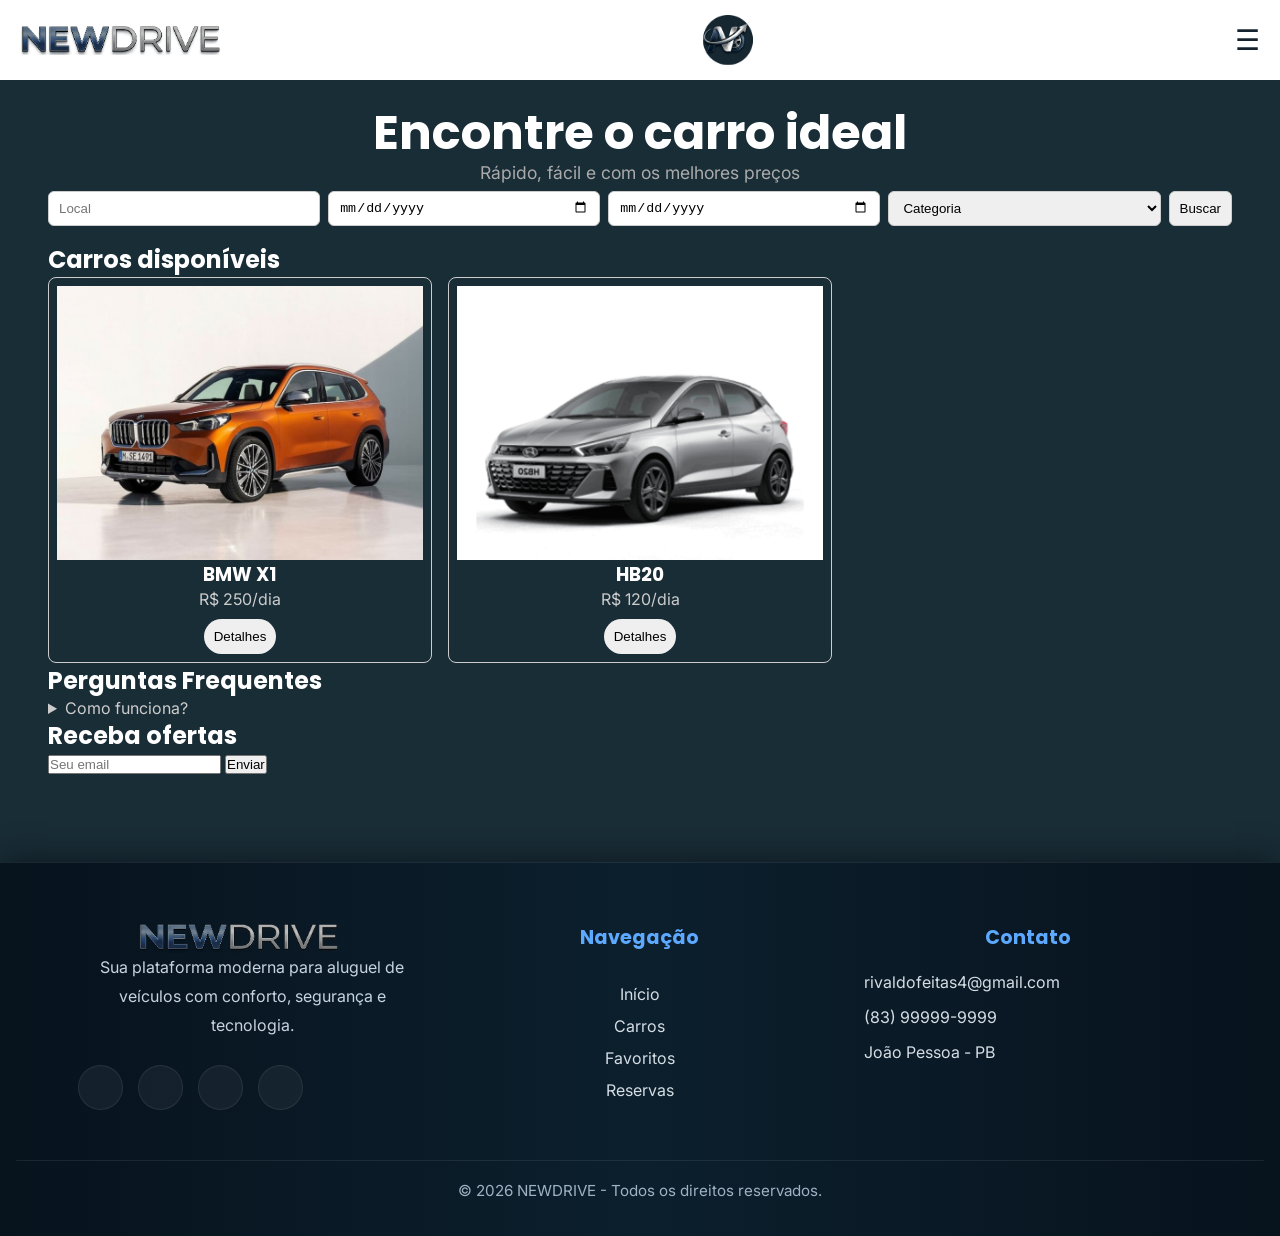
==== index.html @ 3459cd49 "correção do menu e atualiza do footer" ====
<!DOCTYPE html>
<html lang="pt-BR">

<head>
  <meta charset="UTF-8">

  <meta name="viewport" content="width=device-width, initial-scale=1.0">
  <title>NEW CAR - Aluguel de carros</title>
  <link rel="stylesheet" href="css/style.css">
  <link href="https://fonts.googleapis.com/css2?family=Inter:wght@300;400;500;600&family=Poppins:wght@500;600;700&display=swap" rel="stylesheet">

</head>

<body>

<header class="header">

  <img
    src="/assets/images/ChatGPT Image 13 de mai. de 2026, 08_29_20.png"
    alt="Logo NEW CAR" width="200px"
  >

  <img
    src="/assets/images/logo-2.png"
    alt="Logo NEW CAR"
  >

  <!-- MENU HAMBÚRGUER -->
  <button class="menu-toggle" id="menuToggle">
    ☰
  </button>

  <!-- MENU -->
  <nav class="menu" id="menu">
    <a href="index.html">Home</a>
    <a href="/pages/login.html">Login</a>
    <a href="/pages/favorito.html">Favoritos</a>
    <a href="/pages/reservas.html">Reserva</a>
  </nav>

</header>

  <main>

    <!-- HERO -->

    <section class="hero">

      <h1>Encontre o carro ideal</h1>

      <p>Rápido, fácil e com os melhores preços</p>

      <form class="search">

        <input type="text" placeholder="Local">

        <input type="date">

        <input type="date">

        <select>
          <option>Categoria</option>
          <option>SUV</option>
          <option>Sedan</option>
        </select>

        <button type="submit">
          Buscar
        </button>

      </form>

    </section>

    <!-- CARDS -->

    <section class="cars">

      <h2>Carros disponíveis</h2>

      <div class="cards-grid">

        <!-- BMW -->

        <article class="card">

          <img
            src="assets/images/bmw-1.jpg"
            alt="BMW X1"
          >

          <h3>BMW X1</h3>

          <p>R$ 250/dia</p>

          <button
            class="detalhe"

            data-car="BMW X1"

            data-img="assets/images/bmw-1.jpg"

            data-desc="SUV premium, automático, confortável e ideal para viagens."

            data-price="R$ 250/dia"
          >
            Detalhes
          </button>

        </article>

        <!-- HB20 -->

        <article class="card">

          <img
            src="assets/images/69022-26530-HB20-SENSE-1.png"
            alt="HB20"
          >

          <h3>HB20</h3>

          <p>R$ 120/dia</p>

          <button
            class="detalhe"

            data-car="HB20"

            data-img="assets/images/69022-26530-HB20-SENSE-1.png"

            data-desc="Compacto, econômico, perfeito para uso urbano."

            data-price="R$ 120/dia"
          >
            Detalhes
          </button>

        </article>

      </div>

    </section>

    <!-- FAQ -->

    <section class="faq">

      <h2>Perguntas Frequentes</h2>

      <details>

        <summary>Como funciona?</summary>

        <p>Você escolhe o carro e agenda.</p>

      </details>

    </section>

    <!-- NEWSLETTER -->

    <section class="newsletter">

      <h2>Receba ofertas</h2>

      <input type="email" placeholder="Seu email">

      <button>Enviar</button>

    </section>

  </main>

  <!-- FOOTER -->

  <footer class="footer">
  <div class="footer-container">

    <div class="footer-brand">
      <img
    src="/assets/images/ChatGPT Image 13 de mai. de 2026, 08_29_20.png"
    alt="Logo NEW CAR" width="200px"
  >

      <p>
        Sua plataforma moderna para aluguel de veículos com conforto,
        segurança e tecnologia.
      </p>

      <div class="socials">
        <a href="#"><i class="bi bi-instagram"></i></a>
        <a href="#"><i class="bi bi-facebook"></i></a>
        <a href="#"><i class="bi bi-whatsapp"></i></a>
        <a href="#"><i class="bi bi-twitter-x"></i></a>
      </div>
    </div>

    <div class="footer-links">
      <h3>Navegação</h3>

      <a href="#">Início</a>
      <a href="#">Carros</a>
      <a href="#">Favoritos</a>
      <a href="#">Reservas</a>
    </div>

    <div class="footer-contact">
      <h3>Contato</h3>

      <p><i class="bi bi-envelope"></i> rivaldofeitas4@gmail.com</p>
      <p><i class="bi bi-telephone"></i> (83) 99999-9999</p>
      <p><i class="bi bi-geo-alt"></i> João Pessoa - PB</p>
    </div>

  </div>

  <div class="footer-bottom">
    <p>© 2026 NEWDRIVE - Todos os direitos reservados.</p>
  </div>
  
</footer>

  <!-- MODAL -->

  <div id="modal" class="modal">

    <div class="modal-content">

      <span class="close">&times;</span>

      <img
        id="modalImg"
        src=""
        alt="Imagem do carro"
      >

      <h2 id="modalTitle">Carro</h2>

      <p id="modalDesc">
        Detalhes do carro
      </p>

      <p id="modalPrice"></p>

      <button class="btn-reserva">
        Reservar
      </button>

    </div>

  </div>

  <script src="js/main.js"></script>

</body>

</html>
---- css/style.css ----
@import url("./base/reset.css");
@import url("./base/global.css");
@import url("./base/variables.css");

@import url("./layout/header.css");
@import url("./layout/footer.css");

@import url("./componets/buttons.css");
@import url("./componets/cards.css");
@import url("./componets/modal.css");
@import url("./componets/search.css");

@import url("./pages/home.css");
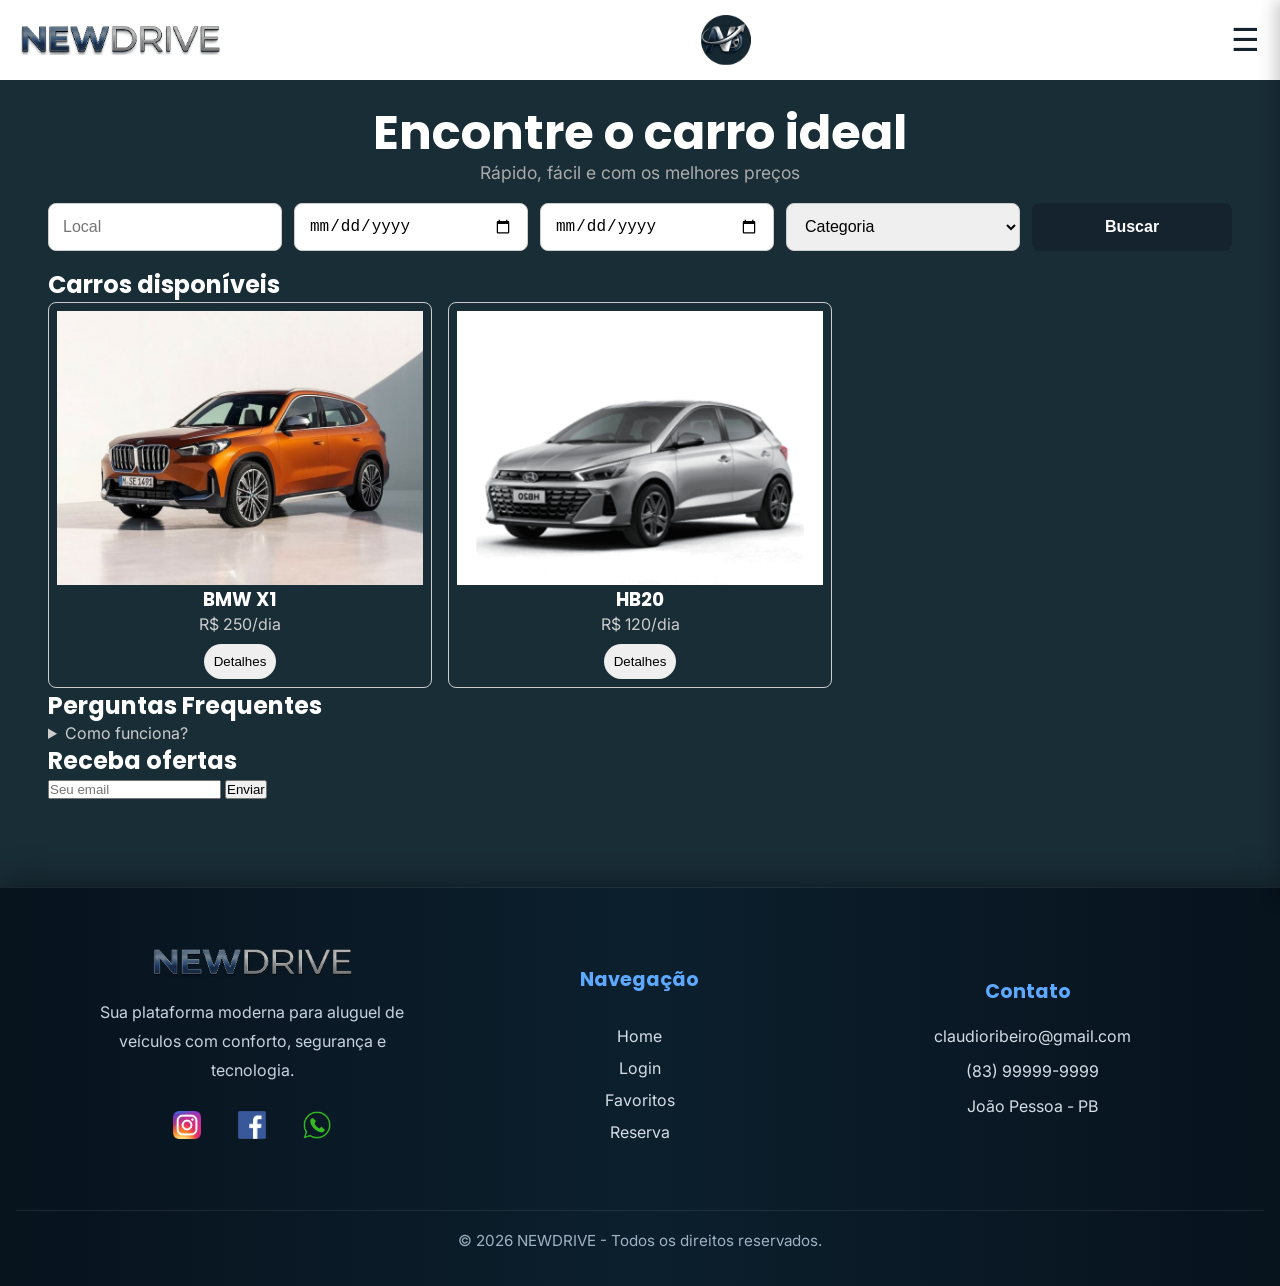
==== commit 1b3c70ef: "adiciona telas de login, favoritos e reservas" ====
--- a/index.html
+++ b/index.html
@@ -7,6 +7,7 @@
   <meta name="viewport" content="width=device-width, initial-scale=1.0">
   <title>NEW CAR - Aluguel de carros</title>
   <link rel="stylesheet" href="css/style.css">
+  <link rel="icon" type="image/x-icon" href="/assets/images/favicon.ico">
   <link href="https://fonts.googleapis.com/css2?family=Inter:wght@300;400;500;600&family=Poppins:wght@500;600;700&display=swap" rel="stylesheet">
 
 </head>
@@ -189,26 +190,35 @@
       </p>
 
       <div class="socials">
-        <a href="#"><i class="bi bi-instagram"></i></a>
-        <a href="#"><i class="bi bi-facebook"></i></a>
-        <a href="#"><i class="bi bi-whatsapp"></i></a>
-        <a href="#"><i class="bi bi-twitter-x"></i></a>
+
+        <a href="https://www.instagram.com" target="_blank">
+          <img src="/assets/images/Instagram_icon.png" alt="Instagram">
+        </a>
+
+        <a href="https://www.facebook.com" target="_blank">
+          <img src="/assets/images/Facebook_icon_2013.svg.png" alt="Facebook">
+        </a>
+
+        <a href="https://wa.me/5583999999999" target="_blank">
+          <img src="/assets/images/whatsapp.png" alt="WhatsApp">
+        </a>
+
       </div>
     </div>
 
     <div class="footer-links">
       <h3>Navegação</h3>
 
-      <a href="#">Início</a>
-      <a href="#">Carros</a>
-      <a href="#">Favoritos</a>
-      <a href="#">Reservas</a>
+    <a href="index.html">Home</a>
+    <a href="/pages/login.html">Login</a>
+    <a href="/pages/favorito.html">Favoritos</a>
+    <a href="/pages/reservas.html">Reserva</a>
     </div>
 
     <div class="footer-contact">
       <h3>Contato</h3>
 
-      <p><i class="bi bi-envelope"></i> rivaldofeitas4@gmail.com</p>
+      <p><i class="bi bi-envelope"></i> claudioribeiro@gmail.com</p>
       <p><i class="bi bi-telephone"></i> (83) 99999-9999</p>
       <p><i class="bi bi-geo-alt"></i> João Pessoa - PB</p>
     </div>
--- a/css/style.css
+++ b/css/style.css
@@ -10,4 +10,7 @@
 @import url("./componets/modal.css");
 @import url("./componets/search.css");
 
-@import url("./pages/home.css");+@import url("./pages/home.css");
+@import url("./pages/login.css");
+@import url("./pages/reserva.css");
+@import url("./pages/favoritos.css");
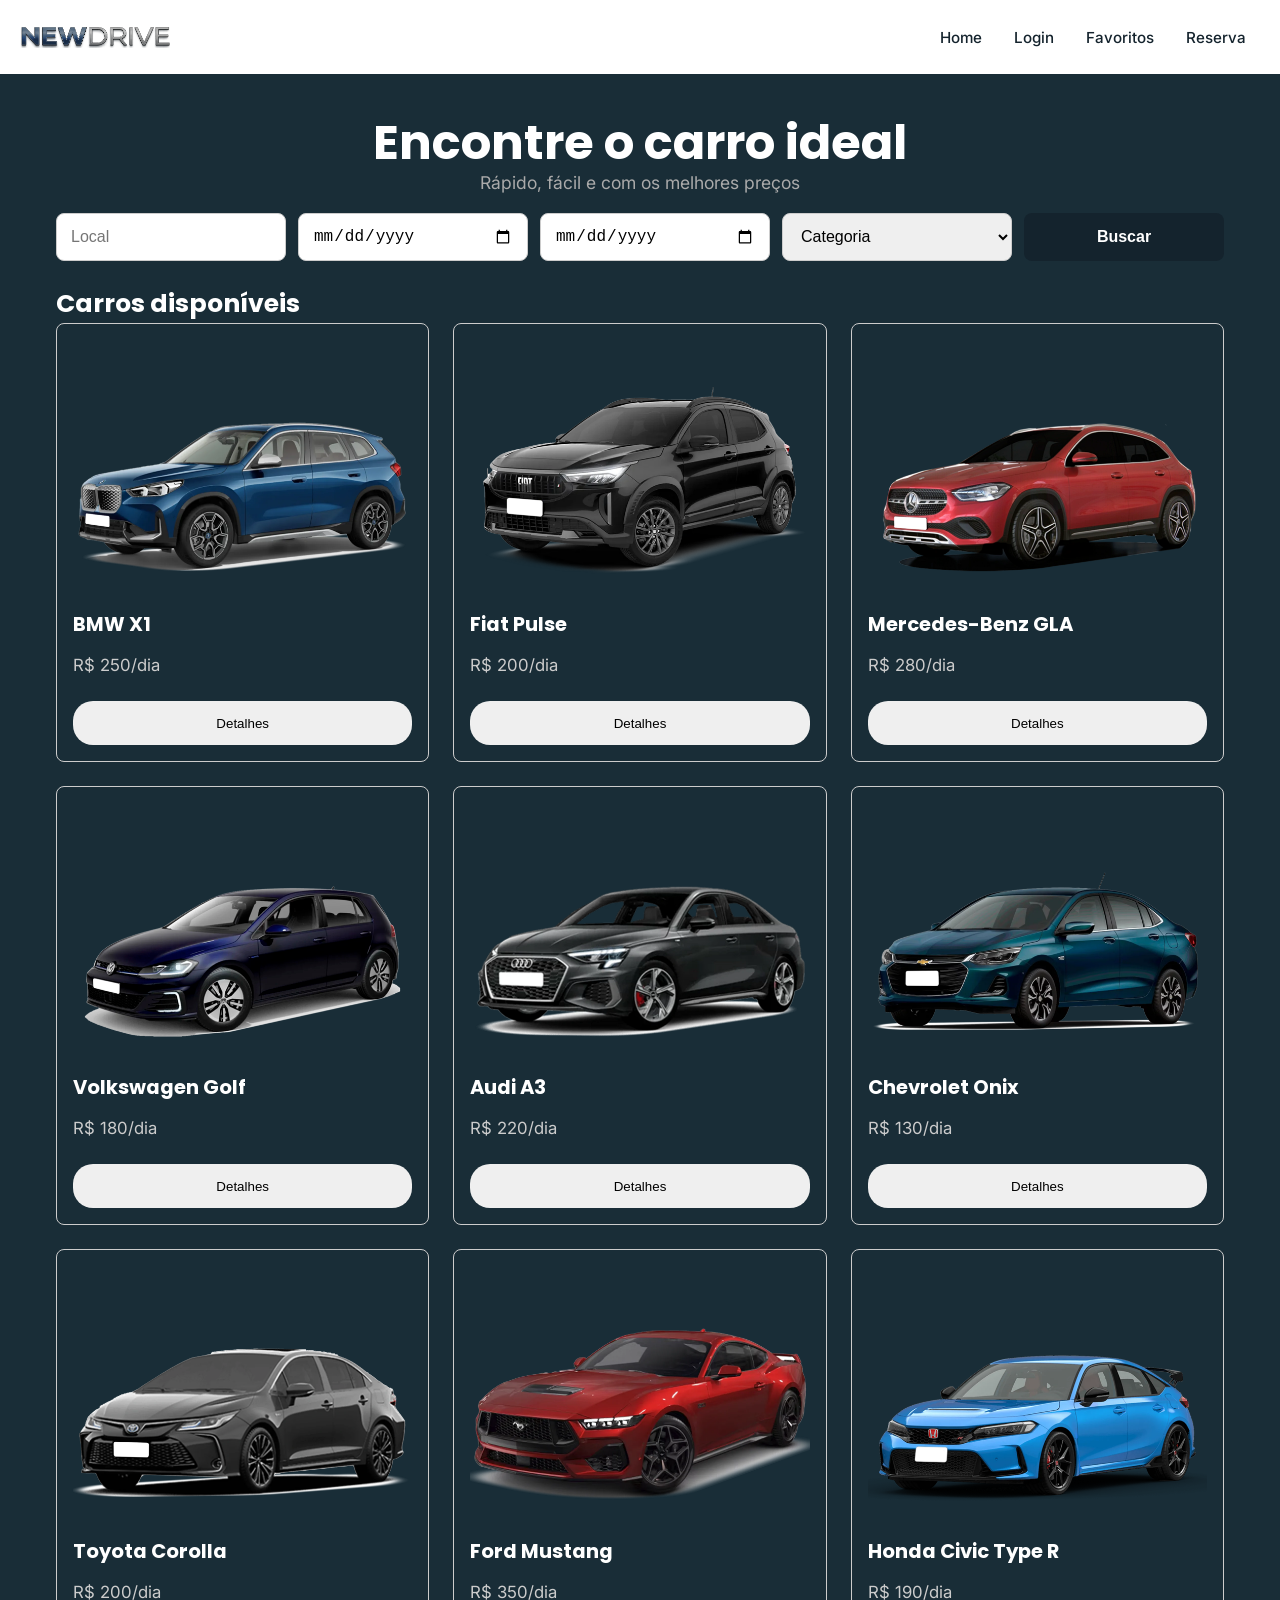
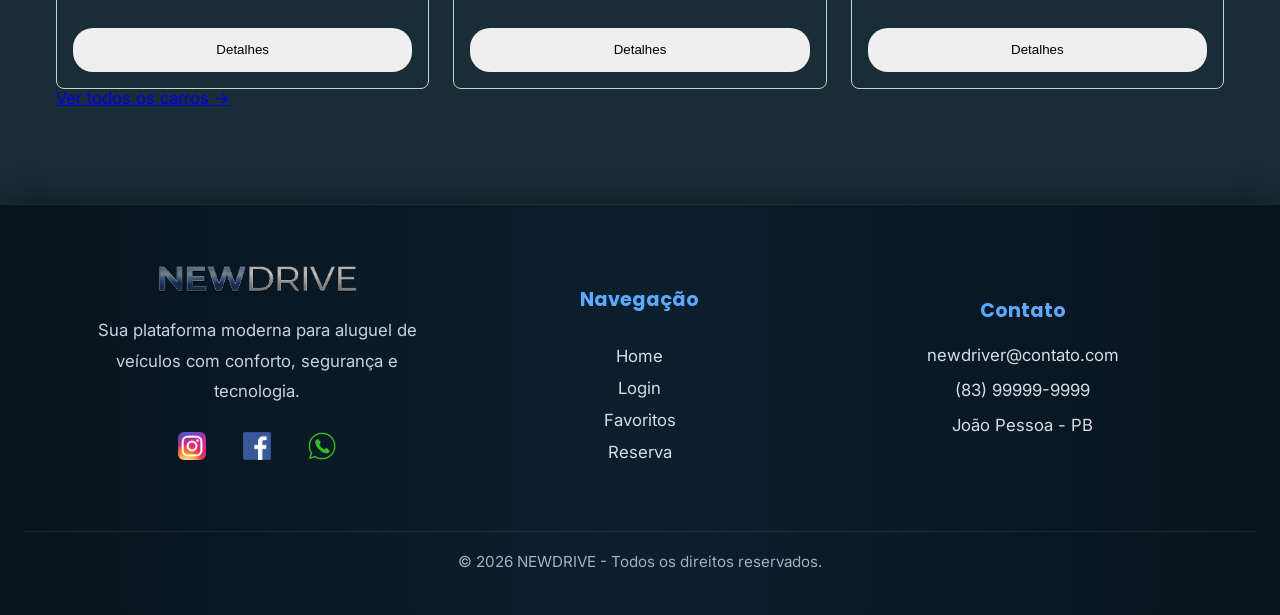
==== commit 33fa7179: "bugfix: Logo incon arrumada" ====
--- a/index.html
+++ b/index.html
@@ -3,266 +3,129 @@
 
 <head>
   <meta charset="UTF-8">
-
   <meta name="viewport" content="width=device-width, initial-scale=1.0">
   <title>NEW CAR - Aluguel de carros</title>
   <link rel="stylesheet" href="css/style.css">
   <link rel="icon" type="image/x-icon" href="/assets/images/favicon.ico">
   <link href="https://fonts.googleapis.com/css2?family=Inter:wght@300;400;500;600&family=Poppins:wght@500;600;700&display=swap" rel="stylesheet">
-
 </head>
 
 <body>
 
-<header class="header">
-
-  <img
-    src="/assets/images/ChatGPT Image 13 de mai. de 2026, 08_29_20.png"
-    alt="Logo NEW CAR" width="200px"
-  >
-
-  <img
-    src="/assets/images/logo-2.png"
-    alt="Logo NEW CAR"
-  >
-
-  <!-- MENU HAMBÚRGUER -->
-  <button class="menu-toggle" id="menuToggle">
-    ☰
-  </button>
-
-  <!-- MENU -->
-  <nav class="menu" id="menu">
-    <a href="index.html">Home</a>
-    <a href="/pages/login.html">Login</a>
-    <a href="/pages/favorito.html">Favoritos</a>
-    <a href="/pages/reservas.html">Reserva</a>
-  </nav>
-
-</header>
+  <header class="header">
+    <a href="index.html">
+      <img
+      src="assets/images/ChatGPT Image 13 de mai. de 2026, 08_29_20.png"
+      alt="Logo NEW CAR"
+      class="logo-texto"
+    >
+    </a>
+    
+    <img
+      src="assets/images/logo-2.png"
+      alt="Logo NEW CAR"
+      class="logo-icon"
+    >
+    <div style="display: flex; align-items: center; gap: 8px;">
+      <button class="menu-toggle" id="menuToggle">☰</button>
+      <nav class="menu" id="menu">
+        <a href="index.html">Home</a>
+        <a href="/pages/login.html">Login</a>
+        <a href="/pages/favorito.html">Favoritos</a>
+        <a href="/pages/reservas.html">Reserva</a>
+      </nav>
+    </div>
+  </header>
 
   <main>
 
     <!-- HERO -->
-
     <section class="hero">
-
       <h1>Encontre o carro ideal</h1>
-
       <p>Rápido, fácil e com os melhores preços</p>
-
       <form class="search">
-
         <input type="text" placeholder="Local">
-
         <input type="date">
-
         <input type="date">
-
         <select>
           <option>Categoria</option>
           <option>SUV</option>
           <option>Sedan</option>
+          <option>Hatchback</option>
+          <option>Esportivo</option>
         </select>
-
-        <button type="submit">
-          Buscar
-        </button>
-
+        <button type="submit">Buscar</button>
       </form>
-
     </section>
 
     <!-- CARDS -->
-
     <section class="cars">
-
       <h2>Carros disponíveis</h2>
-
-      <div class="cards-grid">
-
-        <!-- BMW -->
-
-        <article class="card">
-
-          <img
-            src="assets/images/bmw-1.jpg"
-            alt="BMW X1"
-          >
-
-          <h3>BMW X1</h3>
-
-          <p>R$ 250/dia</p>
-
-          <button
-            class="detalhe"
-
-            data-car="BMW X1"
-
-            data-img="assets/images/bmw-1.jpg"
-
-            data-desc="SUV premium, automático, confortável e ideal para viagens."
-
-            data-price="R$ 250/dia"
-          >
-            Detalhes
-          </button>
-
-        </article>
-
-        <!-- HB20 -->
-
-        <article class="card">
-
-          <img
-            src="assets/images/69022-26530-HB20-SENSE-1.png"
-            alt="HB20"
-          >
-
-          <h3>HB20</h3>
-
-          <p>R$ 120/dia</p>
-
-          <button
-            class="detalhe"
-
-            data-car="HB20"
-
-            data-img="assets/images/69022-26530-HB20-SENSE-1.png"
-
-            data-desc="Compacto, econômico, perfeito para uso urbano."
-
-            data-price="R$ 120/dia"
-          >
-            Detalhes
-          </button>
-
-        </article>
-
-      </div>
-
-    </section>
-
-    <!-- FAQ -->
-
-    <section class="faq">
-
-      <h2>Perguntas Frequentes</h2>
-
-      <details>
-
-        <summary>Como funciona?</summary>
-
-        <p>Você escolhe o carro e agenda.</p>
-
-      </details>
-
-    </section>
-
-    <!-- NEWSLETTER -->
-
-    <section class="newsletter">
-
-      <h2>Receba ofertas</h2>
-
-      <input type="email" placeholder="Seu email">
-
-      <button>Enviar</button>
-
+      <div class="cards-grid"></div>
+      <a href="/pages/catalogo.html" class="btn-catalogo">Ver todos os carros →</a>
     </section>
 
   </main>
 
-  <!-- FOOTER -->
+  <footer class="footer">
+    <div class="footer-container">
 
-  <footer class="footer">
-  <div class="footer-container">
+      <div class="footer-brand">
+        <img
+          src="/assets/images/ChatGPT Image 13 de mai. de 2026, 08_29_20.png"
+          alt="Logo NEW CAR" width="200px"
+        >
+        <p>
+          Sua plataforma moderna para aluguel de veículos com conforto,
+          segurança e tecnologia.
+        </p>
+        <div class="socials">
+          <a href="https://www.instagram.com" target="_blank">
+            <img src="/assets/images/Instagram_icon.png" alt="Instagram">
+          </a>
+          <a href="https://www.facebook.com" target="_blank">
+            <img src="/assets/images/Facebook_icon_2013.svg.png" alt="Facebook">
+          </a>
+          <a href="https://wa.me/5583999999999" target="_blank">
+            <img src="/assets/images/whatsapp.png" alt="WhatsApp">
+          </a>
+        </div>
+      </div>
 
-    <div class="footer-brand">
-      <img
-    src="/assets/images/ChatGPT Image 13 de mai. de 2026, 08_29_20.png"
-    alt="Logo NEW CAR" width="200px"
-  >
+      <div class="footer-links">
+        <h3>Navegação</h3>
+        <a href="index.html">Home</a>
+        <a href="pages/login.html">Login</a>
+        <a href="pages/favorito.html">Favoritos</a>
+        <a href="pages/reservas.html">Reserva</a>
+      </div>
 
-      <p>
-        Sua plataforma moderna para aluguel de veículos com conforto,
-        segurança e tecnologia.
-      </p>
+      <div class="footer-contact">
+        <h3>Contato</h3>
+        <p>newdriver@contato.com</p>
+        <p>(83) 99999-9999</p>
+        <p>João Pessoa - PB</p>
+      </div>
 
-      <div class="socials">
-
-        <a href="https://www.instagram.com" target="_blank">
-          <img src="/assets/images/Instagram_icon.png" alt="Instagram">
-        </a>
-
-        <a href="https://www.facebook.com" target="_blank">
-          <img src="/assets/images/Facebook_icon_2013.svg.png" alt="Facebook">
-        </a>
-
-        <a href="https://wa.me/5583999999999" target="_blank">
-          <img src="/assets/images/whatsapp.png" alt="WhatsApp">
-        </a>
-
-      </div>
     </div>
-
-    <div class="footer-links">
-      <h3>Navegação</h3>
-
-    <a href="index.html">Home</a>
-    <a href="/pages/login.html">Login</a>
-    <a href="/pages/favorito.html">Favoritos</a>
-    <a href="/pages/reservas.html">Reserva</a>
+    <div class="footer-bottom">
+      <p>© 2026 NEWDRIVE - Todos os direitos reservados.</p>
     </div>
-
-    <div class="footer-contact">
-      <h3>Contato</h3>
-
-      <p><i class="bi bi-envelope"></i> claudioribeiro@gmail.com</p>
-      <p><i class="bi bi-telephone"></i> (83) 99999-9999</p>
-      <p><i class="bi bi-geo-alt"></i> João Pessoa - PB</p>
-    </div>
-
-  </div>
-
-  <div class="footer-bottom">
-    <p>© 2026 NEWDRIVE - Todos os direitos reservados.</p>
-  </div>
-  
-</footer>
+  </footer>
 
   <!-- MODAL -->
-
   <div id="modal" class="modal">
-
     <div class="modal-content">
-
       <span class="close">&times;</span>
-
-      <img
-        id="modalImg"
-        src=""
-        alt="Imagem do carro"
-      >
-
+      <img id="modalImg" src="" alt="Imagem do carro">
       <h2 id="modalTitle">Carro</h2>
-
-      <p id="modalDesc">
-        Detalhes do carro
-      </p>
-
+      <p id="modalDesc">Detalhes do carro</p>
       <p id="modalPrice"></p>
-
-      <button class="btn-reserva">
-        Reservar
-      </button>
-
+      <button class="btn-reserva">Reservar</button>
     </div>
-
   </div>
 
   <script src="js/main.js"></script>
 
 </body>
-
 </html>
--- a/css/style.css
+++ b/css/style.css
@@ -1,16 +1,24 @@
+/* 1. Camada de Tokens (Contratos Visuais e Arquitetura) */
+@import url("./tokens/primitives.css");
+@import url("./tokens/semantic.css");
+
+/* 2. Camada Base e Estilos Globais */
 @import url("./base/reset.css");
 @import url("./base/global.css");
-@import url("./base/variables.css");
 
+/* 3. Camada de Layout Estrutural */
 @import url("./layout/header.css");
 @import url("./layout/footer.css");
 
+/* 4. Camada de Componentes Isolados */
 @import url("./componets/buttons.css");
 @import url("./componets/cards.css");
 @import url("./componets/modal.css");
 @import url("./componets/search.css");
 
+/* 5. Camada de Páginas e Contextos Específicos */
 @import url("./pages/home.css");
 @import url("./pages/login.css");
 @import url("./pages/reserva.css");
-@import url("./pages/favoritos.css");+@import url("./pages/favoritos.css");
+
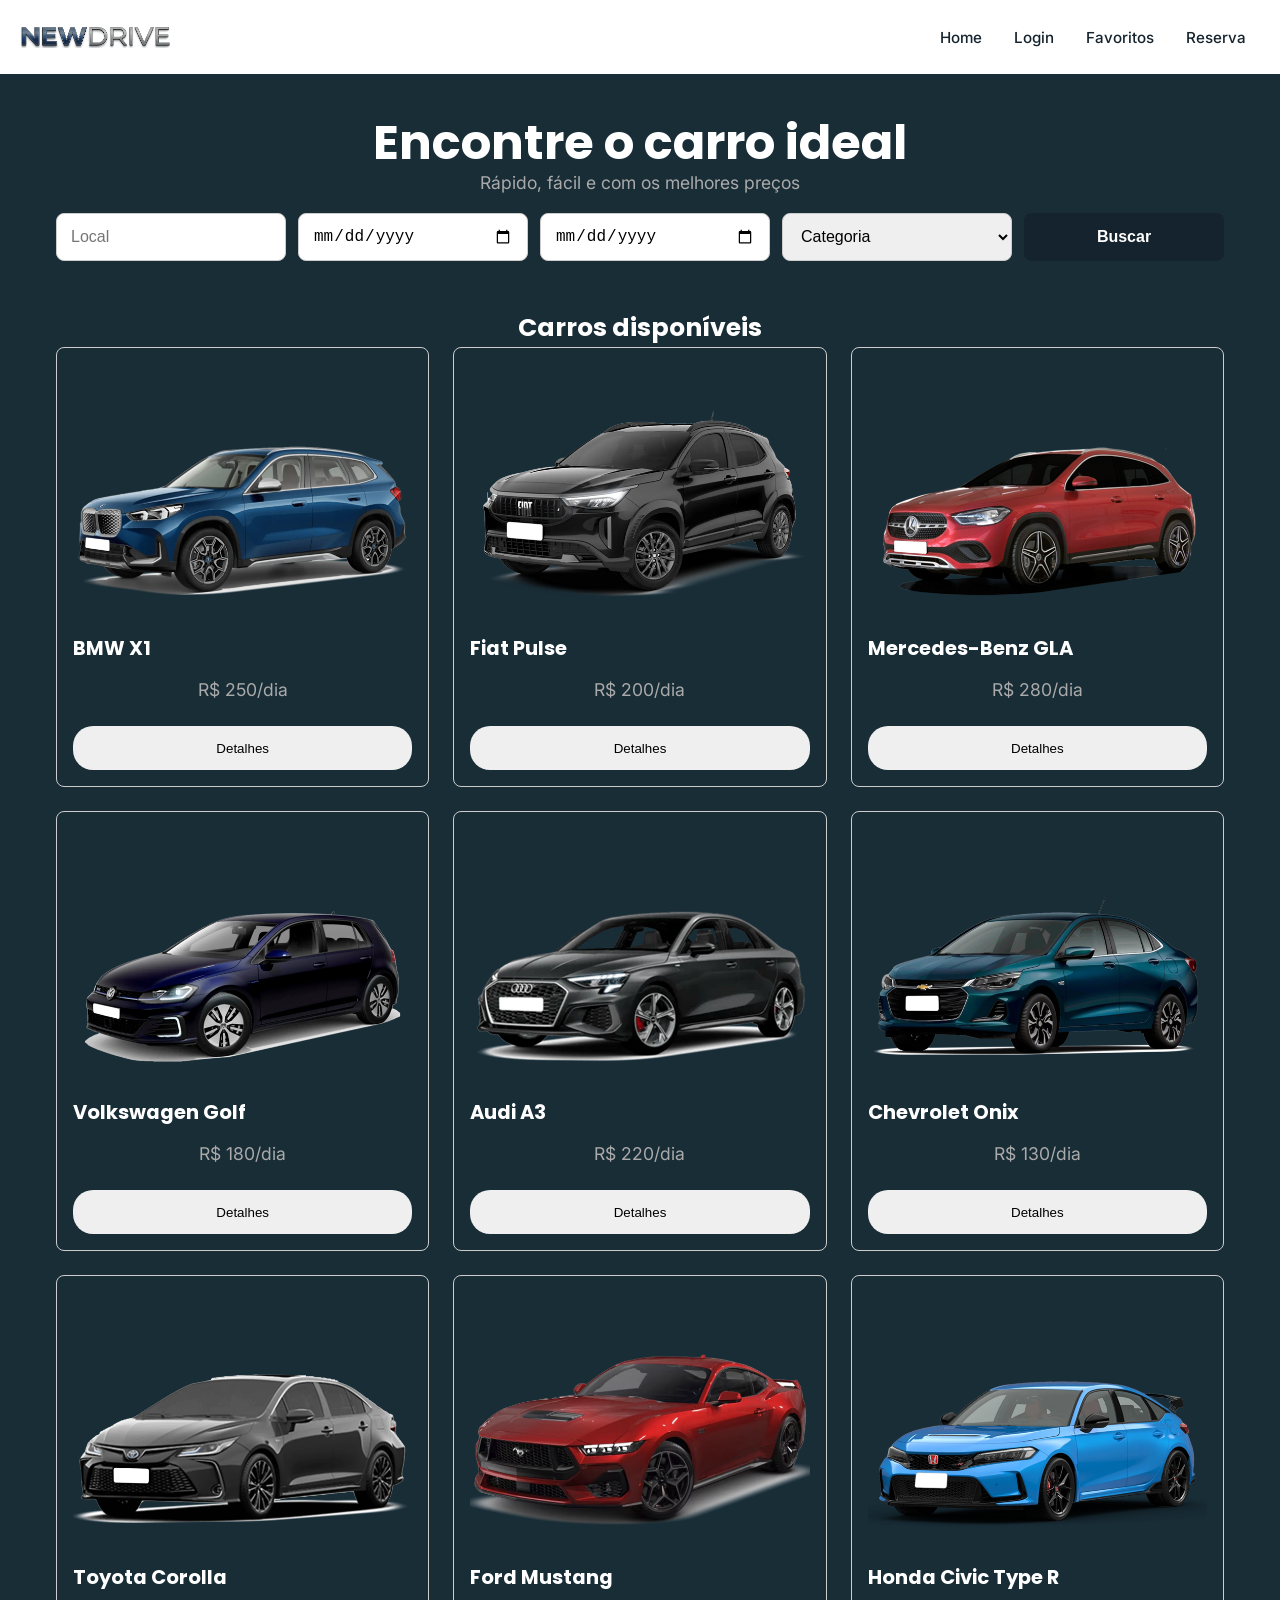
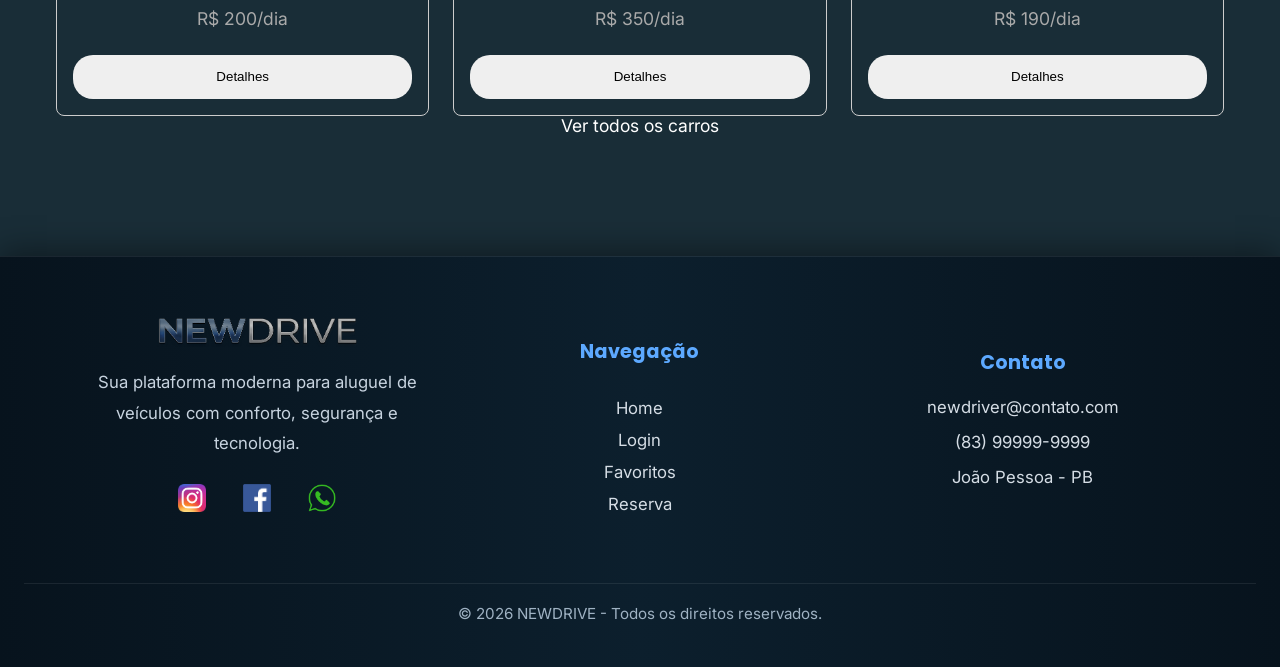
==== commit 69890acd: "feat: adiciona catálogo e ajustes de layout" ====
--- a/index.html
+++ b/index.html
@@ -11,30 +11,31 @@
 </head>
 
 <body>
+  <header class="header">
 
-  <header class="header">
-    <a href="index.html">
-      <img
+  <button class="menu-toggle" id="menuToggle">☰</button>
+
+  <a href="index.html" class="logo-container">
+    <img
       src="assets/images/ChatGPT Image 13 de mai. de 2026, 08_29_20.png"
       alt="Logo NEW CAR"
       class="logo-texto"
     >
-    </a>
-    
-    <img
-      src="assets/images/logo-2.png"
-      alt="Logo NEW CAR"
-      class="logo-icon"
-    >
-    <div style="display: flex; align-items: center; gap: 8px;">
-      <button class="menu-toggle" id="menuToggle">☰</button>
-      <nav class="menu" id="menu">
+  </a>
+
+  <img
+    src="/assets/images/logo-2.png"
+    alt="Logo NEW CAR"
+    class="logo-icon"
+  >
+
+  <nav class="menu" id="menu">
         <a href="index.html">Home</a>
         <a href="/pages/login.html">Login</a>
         <a href="/pages/favorito.html">Favoritos</a>
         <a href="/pages/reservas.html">Reserva</a>
       </nav>
-    </div>
+
   </header>
 
   <main>
@@ -59,10 +60,10 @@
     </section>
 
     <!-- CARDS -->
-    <section class="cars">
+    <section class="hero">
       <h2>Carros disponíveis</h2>
       <div class="cards-grid"></div>
-      <a href="/pages/catalogo.html" class="btn-catalogo">Ver todos os carros →</a>
+      <a href="/pages/catalogo.html" class="btn-catalogo">Ver todos os carros</a>
     </section>
 
   </main>
@@ -95,9 +96,9 @@
       <div class="footer-links">
         <h3>Navegação</h3>
         <a href="index.html">Home</a>
-        <a href="pages/login.html">Login</a>
-        <a href="pages/favorito.html">Favoritos</a>
-        <a href="pages/reservas.html">Reserva</a>
+        <a href="/pages/login.html">Login</a>
+        <a href="/pages/favorito.html">Favoritos</a>
+        <a href="/pages/reservas.html">Reserva</a>
       </div>
 
       <div class="footer-contact">
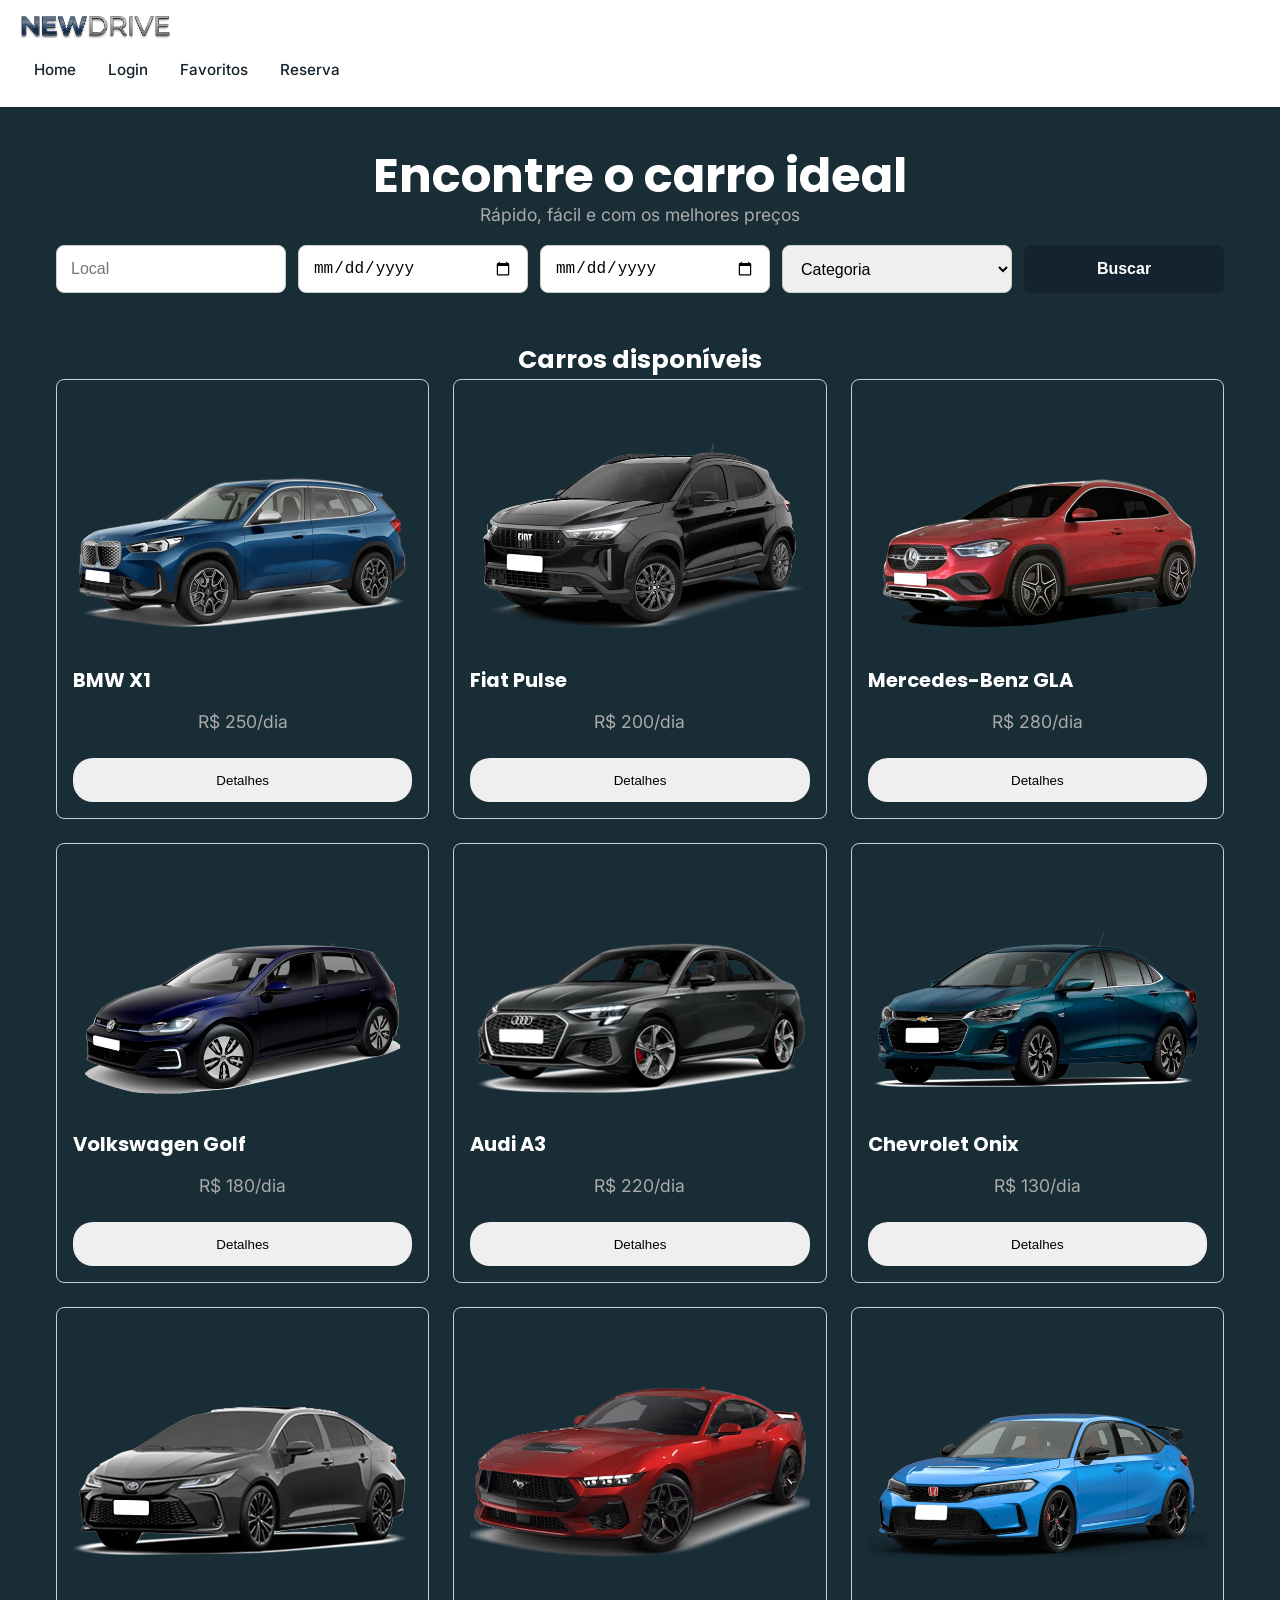
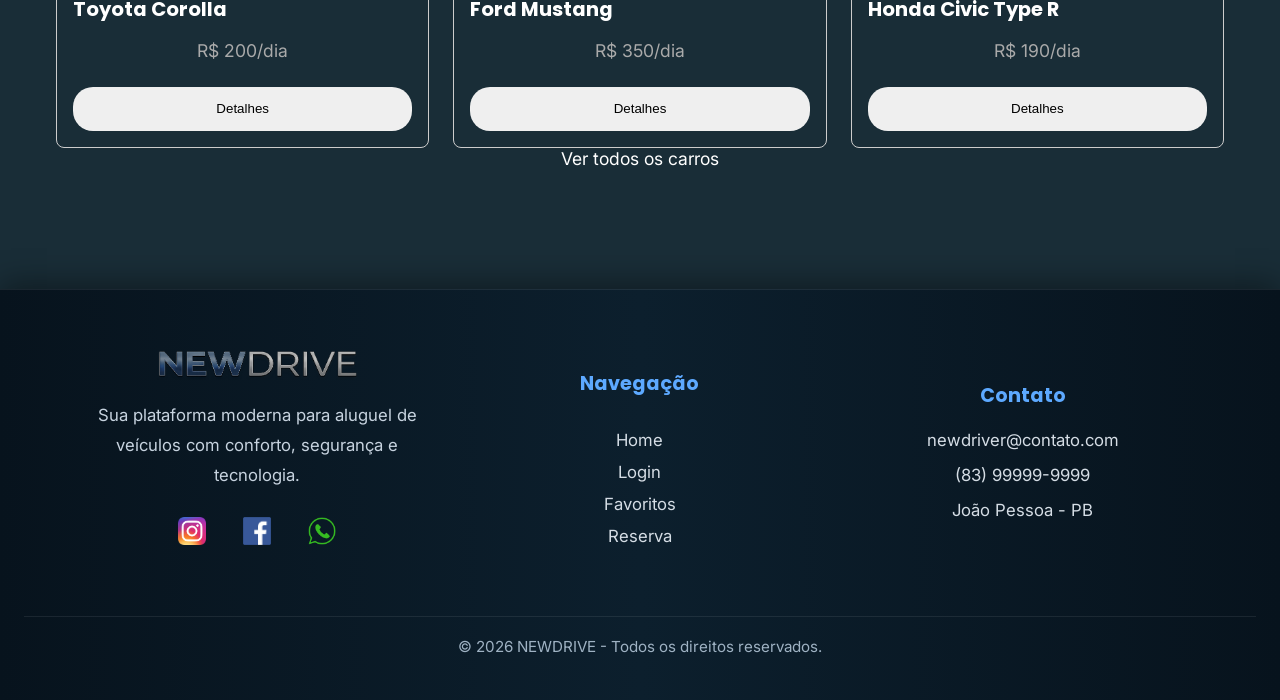
==== commit 23c09096: "fix: resolve conflitos com main" ====
--- a/index.html
+++ b/index.html
@@ -35,7 +35,6 @@
         <a href="/pages/favorito.html">Favoritos</a>
         <a href="/pages/reservas.html">Reserva</a>
       </nav>
-
   </header>
 
   <main>
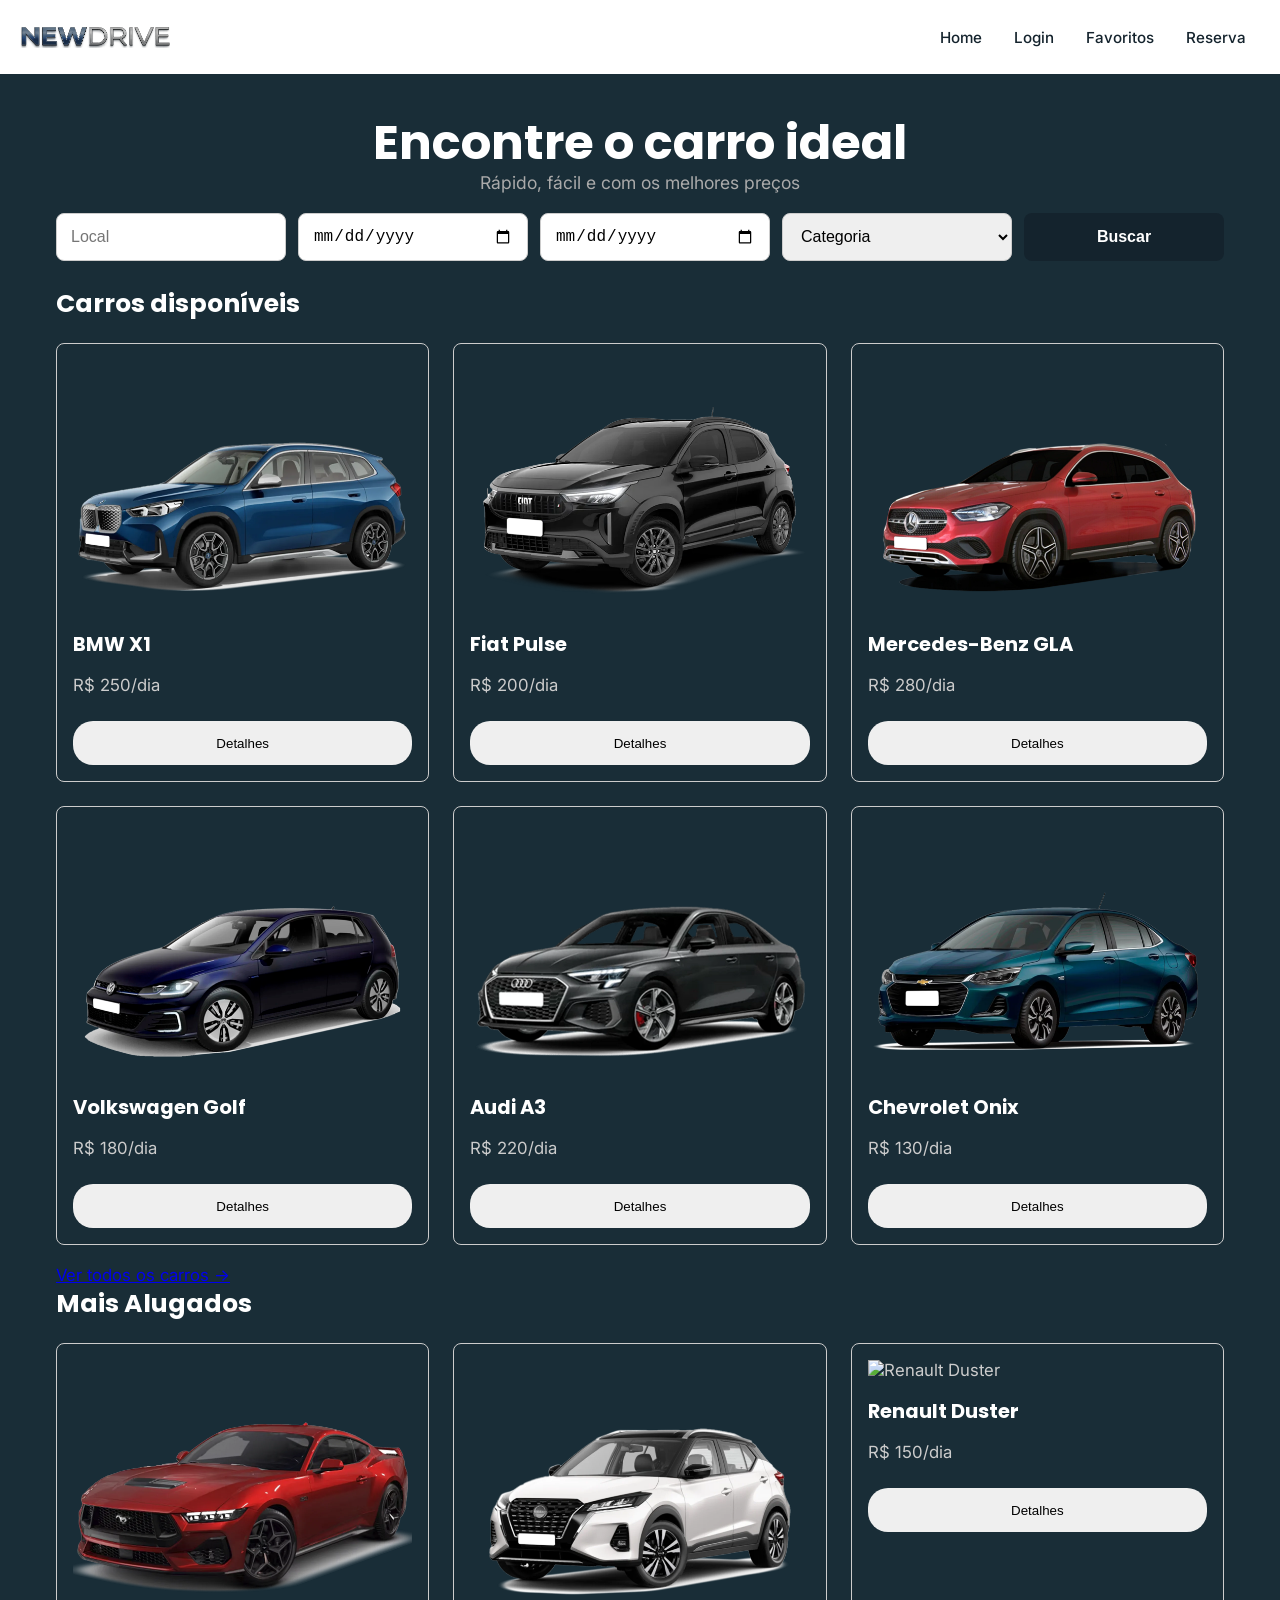
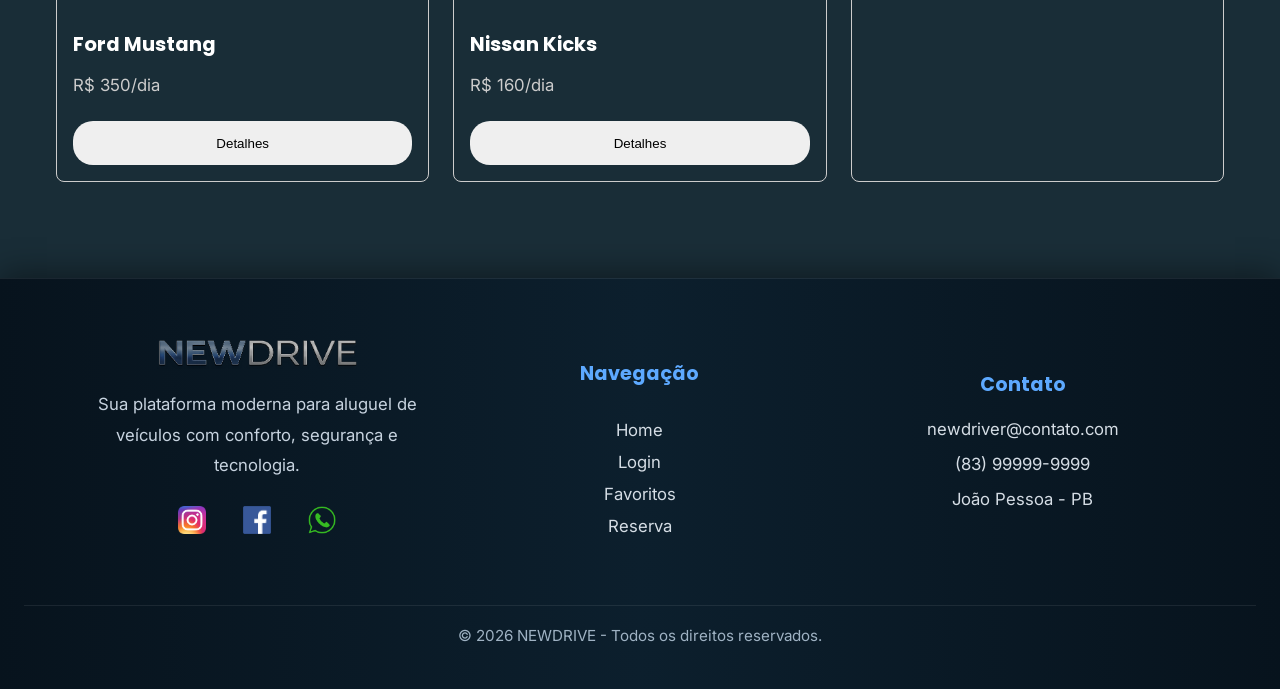
==== commit 239e1e1c: "bugfix: correções para auditoria" ====
--- a/index.html
+++ b/index.html
@@ -6,35 +6,35 @@
   <meta name="viewport" content="width=device-width, initial-scale=1.0">
   <title>NEW CAR - Aluguel de carros</title>
   <link rel="stylesheet" href="css/style.css">
-  <link rel="icon" type="image/x-icon" href="/assets/images/favicon.ico">
-  <link href="https://fonts.googleapis.com/css2?family=Inter:wght@300;400;500;600&family=Poppins:wght@500;600;700&display=swap" rel="stylesheet">
+  <link rel="icon" type="image/x-icon" href="assets/images/favicon.ico">
+  <link href="https://fonts.googleapis.com/css2?family=Inter:wght@400;600&family=Poppins:wght@600;700&display=swap" rel="stylesheet">
 </head>
 
 <body>
   <header class="header">
+    <a href="index.html" class="logo-container">
+      <img
+        src="assets/images/ChatGPT Image 13 de mai. de 2026, 08_29_20.png"
+        alt="Logo NEW CAR"
+        class="logo-texto"
+      >
+    </a>
 
-  <button class="menu-toggle" id="menuToggle">☰</button>
+    <img
+      src="assets/images/logo-2.png"
+      alt="Logo NEW CAR"
+      class="logo-icon"
+    >
 
-  <a href="index.html" class="logo-container">
-    <img
-      src="assets/images/ChatGPT Image 13 de mai. de 2026, 08_29_20.png"
-      alt="Logo NEW CAR"
-      class="logo-texto"
-    >
-  </a>
-
-  <img
-    src="/assets/images/logo-2.png"
-    alt="Logo NEW CAR"
-    class="logo-icon"
-  >
-
-  <nav class="menu" id="menu">
+    <div style="display: flex; align-items: center; gap: 8px;">
+      <button class="menu-toggle" id="menuToggle" aria-label="Abrir menu"  aria-expanded="false" aria-controls="menu">☰</button>
+      <nav class="menu" id="menu">
         <a href="index.html">Home</a>
-        <a href="/pages/login.html">Login</a>
-        <a href="/pages/favorito.html">Favoritos</a>
-        <a href="/pages/reservas.html">Reserva</a>
+        <a href="pages/login.html">Login</a>
+        <a href="pages/favorito.html">Favoritos</a>
+        <a href="pages/reservas.html">Reserva</a>
       </nav>
+    </div>
   </header>
 
   <main>
@@ -44,9 +44,14 @@
       <h1>Encontre o carro ideal</h1>
       <p>Rápido, fácil e com os melhores preços</p>
       <form class="search">
-        <input type="text" placeholder="Local">
-        <input type="date">
-        <input type="date">
+        <label for="local" class="sr-only">Local</label>
+          <input id="local" type="text" placeholder="Local">
+
+        <label for="retirada" class="sr-only">Data de retirada</label>
+          <input id="retirada" type="date">
+
+        <label for="devolucao" class="sr-only">Data de devolução</label>
+          <input id="devolucao" type="date">
         <select>
           <option>Categoria</option>
           <option>SUV</option>
@@ -58,11 +63,17 @@
       </form>
     </section>
 
-    <!-- CARDS -->
-    <section class="hero">
-      <h2>Carros disponíveis</h2>
-      <div class="cards-grid"></div>
-      <a href="/pages/catalogo.html" class="btn-catalogo">Ver todos os carros</a>
+    <!-- CARROS DISPONÍVEIS -->
+    <section class="cars">
+      <h2>Carros disponíveis</h2> <br>
+      <div class="cards-grid" id="grid-disponiveis"></div>
+     <br> <a href="pages/catalogo.html" class="btn-catalogo">Ver todos os carros →</a> </br>
+    </section>
+
+    <!-- MAIS ALUGADOS -->
+    <section class="cars">
+      <h2>Mais Alugados</h2> <br>
+      <div class="cards-grid" id="grid-mais-alugados"></div>
     </section>
 
   </main>
@@ -72,7 +83,7 @@
 
       <div class="footer-brand">
         <img
-          src="/assets/images/ChatGPT Image 13 de mai. de 2026, 08_29_20.png"
+          src="assets/images/ChatGPT Image 13 de mai. de 2026, 08_29_20.png"
           alt="Logo NEW CAR" width="200px"
         >
         <p>
@@ -80,14 +91,14 @@
           segurança e tecnologia.
         </p>
         <div class="socials">
-          <a href="https://www.instagram.com" target="_blank">
-            <img src="/assets/images/Instagram_icon.png" alt="Instagram">
+          <a href="https://www.instagram.com" target="_blank" rel="noopener noreferrer">
+            <img src="assets/images/Instagram_icon.png" alt="Instagram" width="32px" height="32px">
           </a>
-          <a href="https://www.facebook.com" target="_blank">
-            <img src="/assets/images/Facebook_icon_2013.svg.png" alt="Facebook">
+          <a href="https://www.facebook.com" target="_blank" rel="noopener noreferrer">
+            <img src="assets/images/Facebook_icon_2013.svg.png" alt="Facebook" width="32px" height="32px">
           </a>
-          <a href="https://wa.me/5583999999999" target="_blank">
-            <img src="/assets/images/whatsapp.png" alt="WhatsApp">
+          <a href="https://wa.me/5583999999999" target="_blank" rel="noopener noreferrer">
+            <img src="assets/images/whatsapp.png" alt="WhatsApp" width="32px" height="32px">
           </a>
         </div>
       </div>
@@ -95,9 +106,9 @@
       <div class="footer-links">
         <h3>Navegação</h3>
         <a href="index.html">Home</a>
-        <a href="/pages/login.html">Login</a>
-        <a href="/pages/favorito.html">Favoritos</a>
-        <a href="/pages/reservas.html">Reserva</a>
+        <a href="pages/login.html">Login</a>
+        <a href="pages/favorito.html">Favoritos</a>
+        <a href="pages/reservas.html">Reserva</a>
       </div>
 
       <div class="footer-contact">
@@ -116,7 +127,12 @@
   <!-- MODAL -->
   <div id="modal" class="modal">
     <div class="modal-content">
-      <span class="close">&times;</span>
+      <button
+        class="close"
+        aria-label="Fechar modal">
+        &times;
+      </button>
+     <!--<span class="close">&times;</span> --> 
       <img id="modalImg" src="" alt="Imagem do carro">
       <h2 id="modalTitle">Carro</h2>
       <p id="modalDesc">Detalhes do carro</p>
@@ -125,7 +141,7 @@
     </div>
   </div>
 
-  <script src="js/main.js"></script>
+  <script src="js/main.js" defer></script>
 
 </body>
 </html>
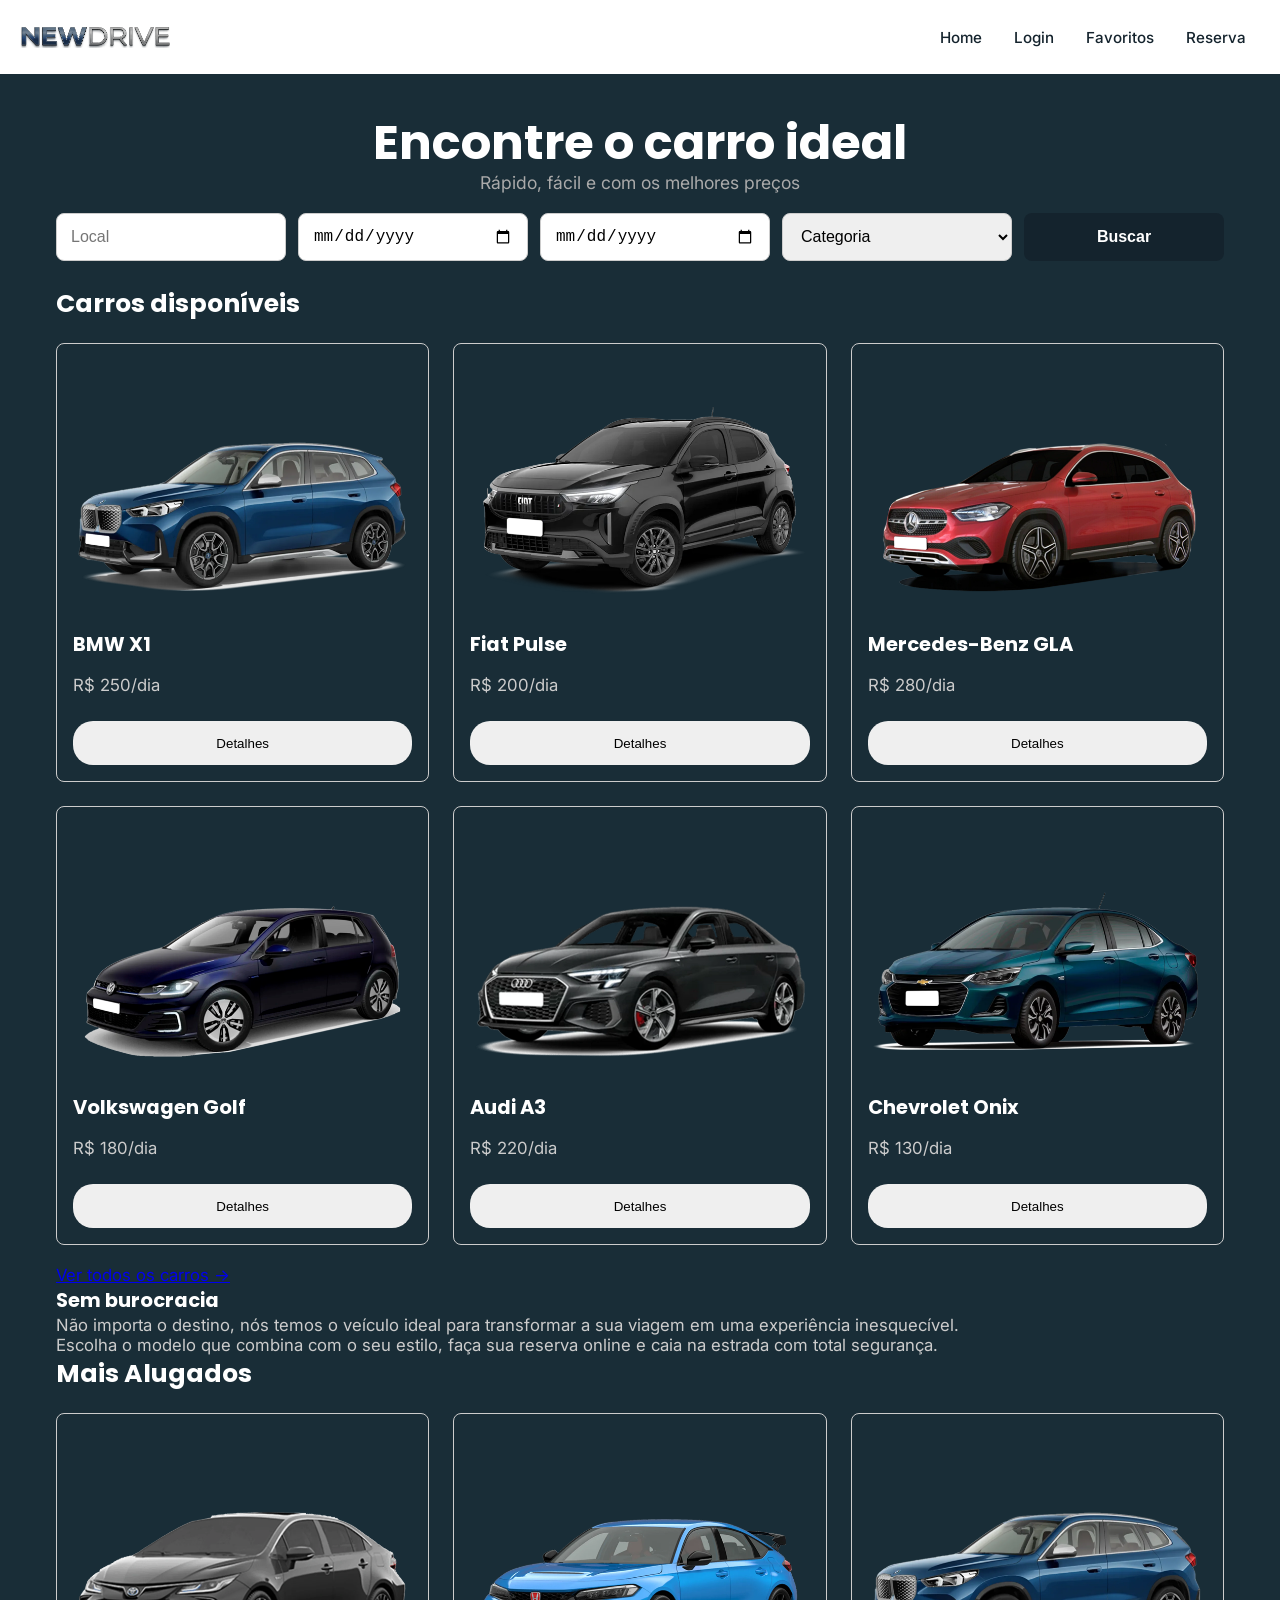
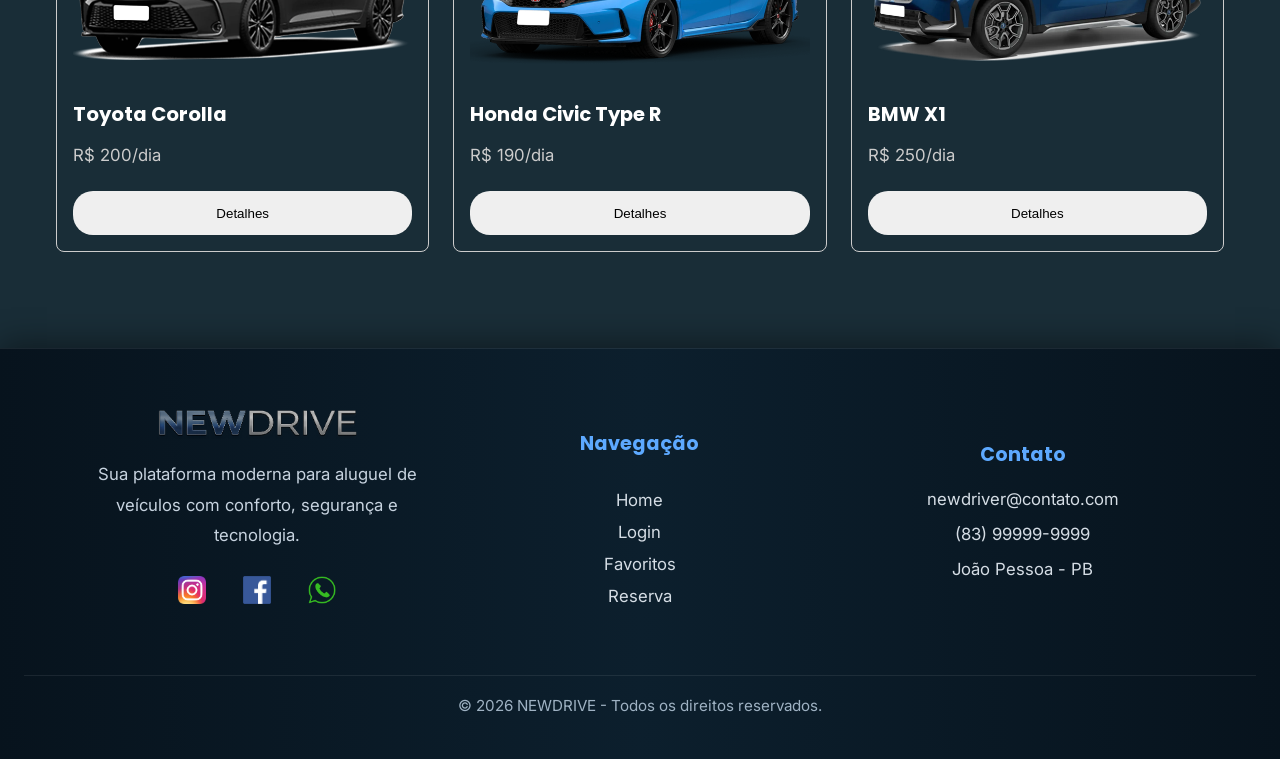
==== commit 80f2a3c4: "feat: seção intermediaria disponivéis/alugados" ====
--- a/index.html
+++ b/index.html
@@ -4,7 +4,7 @@
 <head>
   <meta charset="UTF-8">
   <meta name="viewport" content="width=device-width, initial-scale=1.0">
-  <title>NEW CAR - Aluguel de carros</title>
+  <title>NEW DRIVER - Aluguel de carros</title>
   <link rel="stylesheet" href="css/style.css">
   <link rel="icon" type="image/x-icon" href="assets/images/favicon.ico">
   <link href="https://fonts.googleapis.com/css2?family=Inter:wght@400;600&family=Poppins:wght@600;700&display=swap" rel="stylesheet">
@@ -15,14 +15,14 @@
     <a href="index.html" class="logo-container">
       <img
         src="assets/images/ChatGPT Image 13 de mai. de 2026, 08_29_20.png"
-        alt="Logo NEW CAR"
+        alt="Logo NEW DRIVER"
         class="logo-texto"
       >
     </a>
 
     <img
       src="assets/images/logo-2.png"
-      alt="Logo NEW CAR"
+      alt="Logo NEW DRIVER"
       class="logo-icon"
     >
 
@@ -68,6 +68,17 @@
       <h2>Carros disponíveis</h2> <br>
       <div class="cards-grid" id="grid-disponiveis"></div>
      <br> <a href="pages/catalogo.html" class="btn-catalogo">Ver todos os carros →</a> </br>
+    </section>
+
+    <!-- Sessão Intermédiaria -->
+    <section class="frase-intermediaria">
+      <div>
+        <h3>Sem burocracia</h3>
+          <p>
+          Não importa o destino, nós temos o veículo ideal para transformar a sua viagem em uma experiência inesquecível. <br>
+          Escolha o modelo que combina com o seu estilo, faça sua reserva online e caia na estrada com total segurança.
+          </p>
+      </div>
     </section>
 
     <!-- MAIS ALUGADOS -->
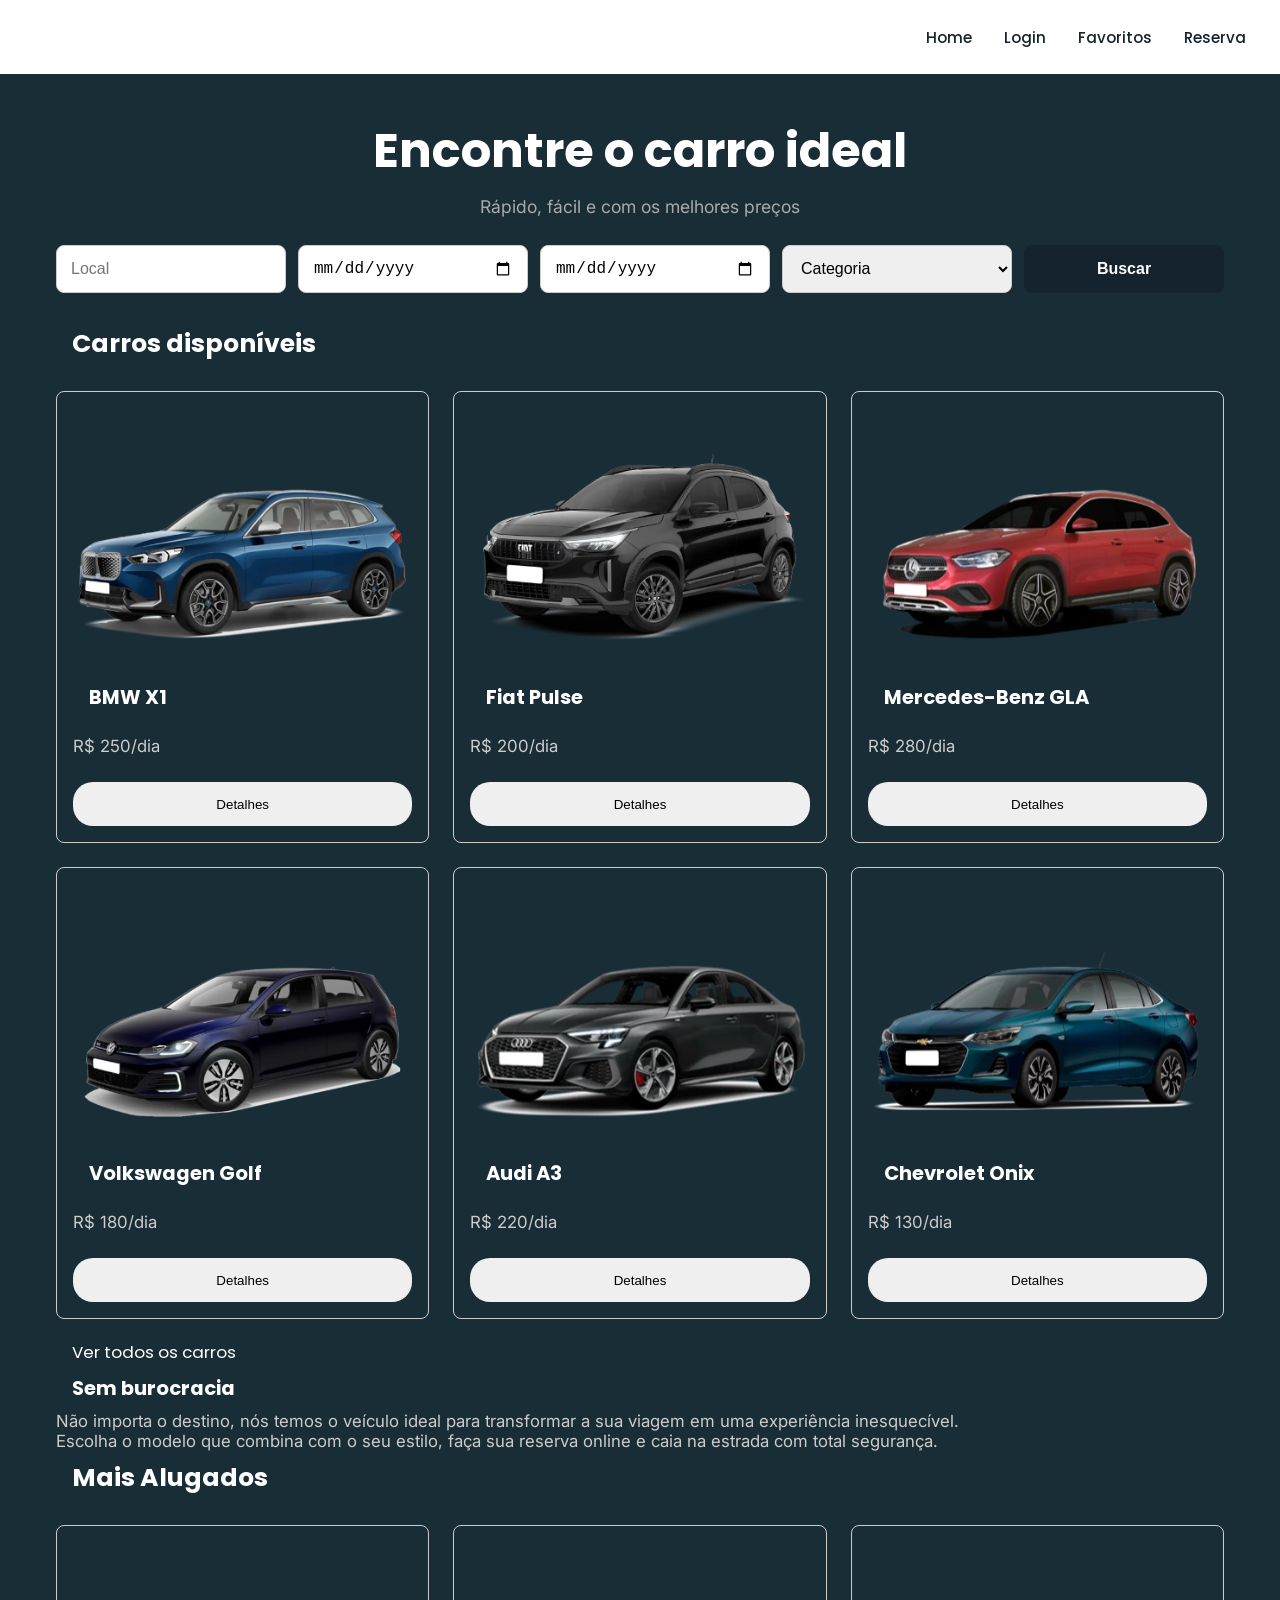
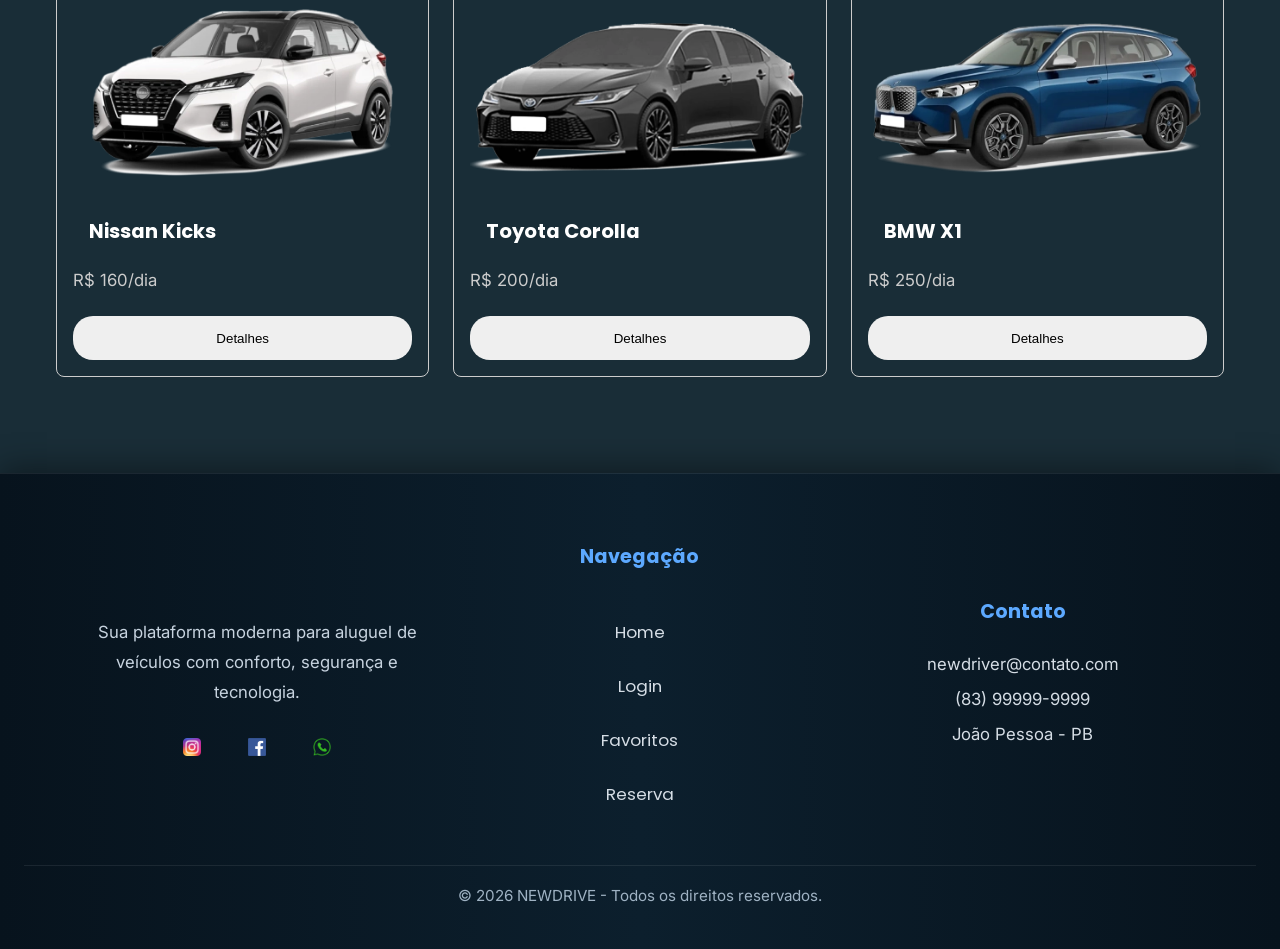
==== commit 15e81be0: "tentativa de melhorar a performace" ====
--- a/index.html
+++ b/index.html
@@ -4,27 +4,30 @@
 <head>
   <meta charset="UTF-8">
   <meta name="viewport" content="width=device-width, initial-scale=1.0">
-  <title>NEW DRIVER - Aluguel de carros</title>
+  <title>NEW CAR - Aluguel de carros</title>
   <link rel="stylesheet" href="css/style.css">
-  <link rel="icon" type="image/x-icon" href="assets/images/favicon.ico">
-  <link href="https://fonts.googleapis.com/css2?family=Inter:wght@400;600&family=Poppins:wght@600;700&display=swap" rel="stylesheet">
+  <link rel="icon" type="image/x-icon" href="/assets/images/favicon.ico">
+  <link href="https://fonts.googleapis.com/css2?family=Inter:wght@300;400;500;600&family=Poppins:wght@500;600;700&display=swap" rel="stylesheet">
 </head>
 
 <body>
   <header class="header">
-    <a href="index.html" class="logo-container">
-      <img
-        src="assets/images/ChatGPT Image 13 de mai. de 2026, 08_29_20.png"
-        alt="Logo NEW DRIVER"
-        class="logo-texto"
-      >
-    </a>
 
+  <button class="menu-toggle" id="menuToggle">☰</button>
+
+  <a href="index.html" class="logo-container">
     <img
-      src="assets/images/logo-2.png"
-      alt="Logo NEW DRIVER"
-      class="logo-icon"
+      src="assets/images/ChatGPT Image 13 de mai. de 2026, 08_29_20.png"
+      alt="Logo NEW CAR"
+      class="logo-texto"
     >
+  </a>
+
+  <img
+    src="/assets/images/logo-2.png"
+    alt="Logo NEW CAR"
+    class="logo-icon"
+  >
 
     <div style="display: flex; align-items: center; gap: 8px;">
       <button class="menu-toggle" id="menuToggle" aria-label="Abrir menu"  aria-expanded="false" aria-controls="menu">☰</button>
@@ -67,7 +70,7 @@
     <section class="cars">
       <h2>Carros disponíveis</h2> <br>
       <div class="cards-grid" id="grid-disponiveis"></div>
-     <br> <a href="pages/catalogo.html" class="btn-catalogo">Ver todos os carros →</a> </br>
+     <br> <a href="pages/catalogo.html" class="btn-catalogo">Ver todos os carros</a> </br>
     </section>
 
     <!-- Sessão Intermédiaria -->
@@ -94,7 +97,7 @@
 
       <div class="footer-brand">
         <img
-          src="assets/images/ChatGPT Image 13 de mai. de 2026, 08_29_20.png"
+          src="/assets/images/ChatGPT Image 13 de mai. de 2026, 08_29_20.png"
           alt="Logo NEW CAR" width="200px"
         >
         <p>
@@ -102,14 +105,14 @@
           segurança e tecnologia.
         </p>
         <div class="socials">
-          <a href="https://www.instagram.com" target="_blank" rel="noopener noreferrer">
-            <img src="assets/images/Instagram_icon.png" alt="Instagram" width="32px" height="32px">
+          <a href="https://www.instagram.com" target="_blank">
+            <img src="/assets/images/Instagram_icon.png" alt="Instagram">
           </a>
-          <a href="https://www.facebook.com" target="_blank" rel="noopener noreferrer">
-            <img src="assets/images/Facebook_icon_2013.svg.png" alt="Facebook" width="32px" height="32px">
+          <a href="https://www.facebook.com" target="_blank">
+            <img src="/assets/images/Facebook_icon_2013.svg.png" alt="Facebook">
           </a>
-          <a href="https://wa.me/5583999999999" target="_blank" rel="noopener noreferrer">
-            <img src="assets/images/whatsapp.png" alt="WhatsApp" width="32px" height="32px">
+          <a href="https://wa.me/5583999999999" target="_blank">
+            <img src="/assets/images/whatsapp.png" alt="WhatsApp">
           </a>
         </div>
       </div>
@@ -138,12 +141,7 @@
   <!-- MODAL -->
   <div id="modal" class="modal">
     <div class="modal-content">
-      <button
-        class="close"
-        aria-label="Fechar modal">
-        &times;
-      </button>
-     <!--<span class="close">&times;</span> --> 
+      <span class="close">&times;</span>
       <img id="modalImg" src="" alt="Imagem do carro">
       <h2 id="modalTitle">Carro</h2>
       <p id="modalDesc">Detalhes do carro</p>
